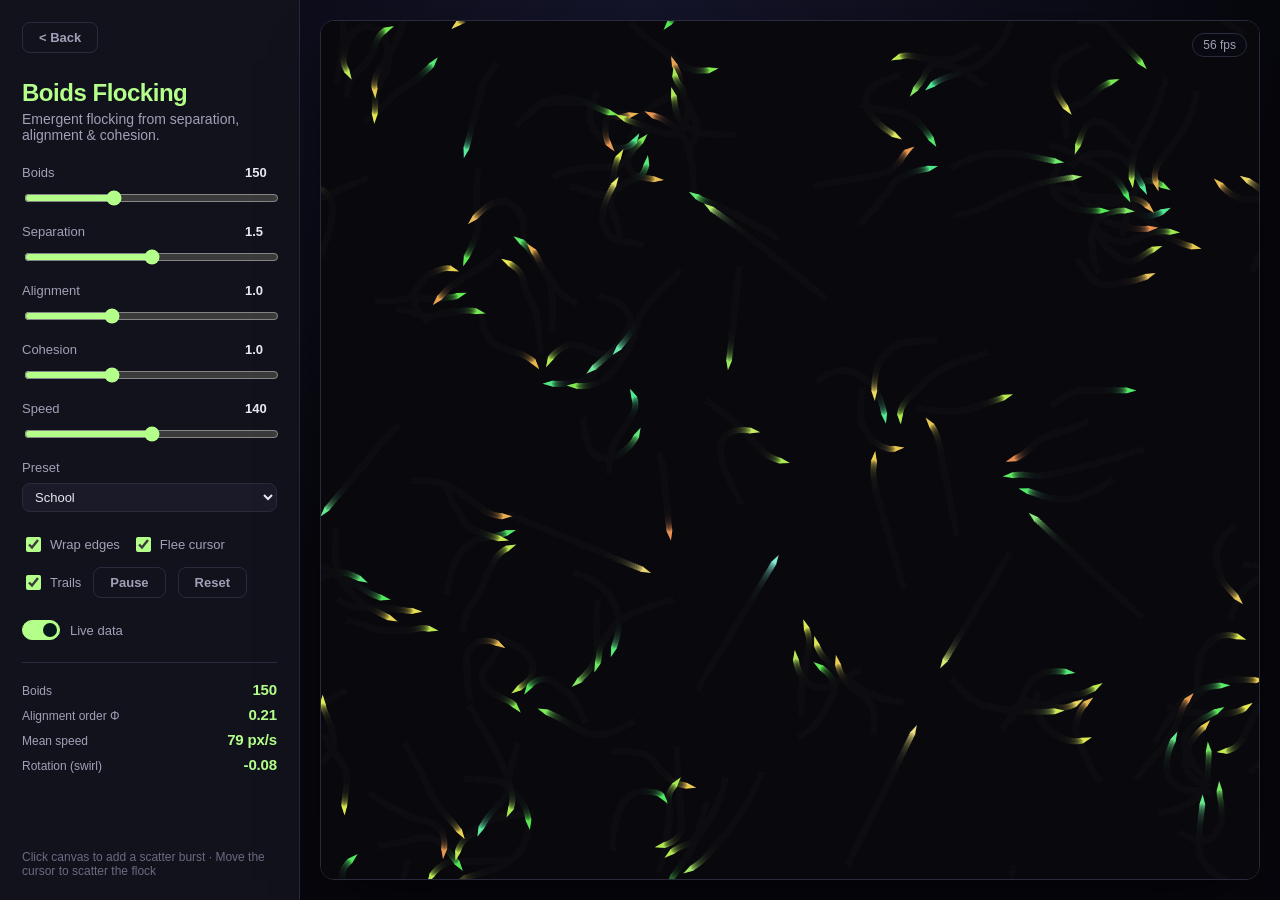
==== boids/index.html @ 60a2949f "feat: create  boids simulation" ====
<!doctype html>
<html lang="en">
  <head>
    <meta charset="UTF-8" />
    <meta name="viewport" content="width=device-width, initial-scale=1.0" />
    <title>Boids Flocking</title>
    <link rel="icon" type="image/png" href="../icon.png?v=1" />
    <link rel="shortcut icon" type="image/png" href="../icon.png?v=1" />
    <link rel="stylesheet" href="../common.css" />
    <link rel="stylesheet" href="styles.css" />
  </head>
  <body class="sidebar">
    <main class="layout">
      <aside class="panel">
        <a class="app__back" href="../index.html">&lt; Back</a>
        <div class="panel__head">
          <h1 class="app__title">Boids Flocking</h1>
          <p class="app__subtitle">
            Emergent flocking from separation, alignment &amp; cohesion.
          </p>
        </div>

        <div class="stack">
          <div class="control control--stacked">
            <label class="control__label" for="cnt"
              >Boids <span class="control__value" id="cnt-out">150</span></label
            >
            <input
              class="control__slider"
              type="range"
              id="cnt"
              min="20"
              max="400"
              value="150"
              step="1"
            />
          </div>
          <div class="control control--stacked">
            <label class="control__label" for="sep"
              >Separation
              <span class="control__value" id="sep-out">1.5</span></label
            >
            <input
              class="control__slider"
              type="range"
              id="sep"
              min="0"
              max="3"
              value="1.5"
              step="0.1"
            />
          </div>
          <div class="control control--stacked">
            <label class="control__label" for="ali"
              >Alignment
              <span class="control__value" id="ali-out">1.0</span></label
            >
            <input
              class="control__slider"
              type="range"
              id="ali"
              min="0"
              max="3"
              value="1.0"
              step="0.1"
            />
          </div>
          <div class="control control--stacked">
            <label class="control__label" for="coh"
              >Cohesion
              <span class="control__value" id="coh-out">1.0</span></label
            >
            <input
              class="control__slider"
              type="range"
              id="coh"
              min="0"
              max="3"
              value="1.0"
              step="0.1"
            />
          </div>
          <div class="control control--stacked">
            <label class="control__label" for="spd"
              >Speed <span class="control__value" id="spd-out">140</span></label
            >
            <input
              class="control__slider"
              type="range"
              id="spd"
              min="40"
              max="240"
              value="140"
              step="5"
            />
          </div>
          <div class="control control--stacked">
            <label class="control__label" for="preset">Preset</label>
            <select id="preset" class="control__select">
              <option value="school">School</option>
              <option value="swarm">Swarm</option>
              <option value="scatter">Scatter</option>
              <option value="vortex">Vortex</option>
            </select>
          </div>
        </div>

        <div class="stack stack--row">
          <label class="toggle"
            ><input type="checkbox" id="wrap" checked /><span
              >Wrap edges</span
            ></label
          >
          <label class="toggle"
            ><input type="checkbox" id="flee" checked /><span
              >Flee cursor</span
            ></label
          >
          <label class="toggle"
            ><input type="checkbox" id="trails" checked /><span
              >Trails</span
            ></label
          >
          <button id="pause" class="btn btn--ghost" type="button">Pause</button>
          <button id="reset" class="btn btn--ghost" type="button">Reset</button>
        </div>

        <input type="checkbox" id="show-info" class="info-check" checked />
        <label class="info-toggle" for="show-info">
          <span class="info-toggle__switch"></span>
          <span>Live data</span>
        </label>
        <div class="telemetry">
          <div class="readout">
            <span class="readout__label">Boids</span>
            <span class="readout__value" id="tel-count">0</span>
          </div>
          <div class="readout">
            <span class="readout__label">Alignment order Φ</span>
            <span class="readout__value" id="tel-order">0.00</span>
          </div>
          <div class="readout">
            <span class="readout__label">Mean speed</span>
            <span class="readout__value" id="tel-speed">0 px/s</span>
          </div>
          <div class="readout">
            <span class="readout__label">Rotation (swirl)</span>
            <span class="readout__value" id="tel-swirl">+0.00</span>
          </div>
        </div>

        <p class="controls__hint">
          Click canvas to add a scatter burst &middot; Move the cursor to
          scatter the flock
        </p>
      </aside>

      <section class="viewport">
        <div class="stage">
          <canvas id="c" class="stage__canvas"></canvas>
          <div class="stage__hud">
            <span id="fps" class="hud__stat">-- fps</span>
          </div>
        </div>
      </section>
    </main>
    <script src="main.js"></script>
  </body>
</html>
---- common.css ----
:root {
  --bg: #06060c;
  --panel: #12121c;
  --panel-2: #1a1a28;
  --border: #2a2a3d;
  --text: #e8e8f0;
  --text-secondary: #a0a0b8;
  --text-tertiary: #6a6a82;
  --accent: #6ee7d0;
  --accent-2: #8b7dff;
  --radius: 14px;
  --radius-sm: 8px;
}

* {
  box-sizing: border-box;
}

body {
  margin: 0;
  min-height: 100vh;
  background: radial-gradient(circle at 50% 0%, #14142a 0%, var(--bg) 60%);
  color: var(--text);
  font-family:
    -apple-system, BlinkMacSystemFont, "Segoe UI", Roboto, Helvetica, Arial,
    sans-serif;
  display: flex;
  justify-content: center;
  padding: 32px 20px 64px;
}

.app {
  width: 100%;
  max-width: 900px;
}

.app__header {
  margin-bottom: 18px;
}

.app__back {
  display: inline-block;
  padding: 7px 16px;
  border-radius: var(--radius-sm);
  border: 1px solid var(--border);
  background: var(--panel);
  color: var(--text-secondary);
  font-size: 13px;
  font-weight: 600;
  text-decoration: none;
}
.app__back:hover {
  color: var(--accent);
  background: var(--panel-2);
}

.app__title {
  margin: 0;
  font-size: 28px;
  font-weight: 700;
  letter-spacing: -0.02em;
  color: var(--accent);
}

.app__subtitle {
  margin: 4px 0 0;
  font-size: 14px;
  color: var(--text-secondary);
}

.stage {
  position: relative;
  border-radius: var(--radius);
  overflow: hidden;
  border: 1px solid var(--border);
  box-shadow: 0 20px 60px -20px rgba(0, 0, 0, 0.7);
}

.stage__canvas {
  display: block;
  width: 100%;
  height: 100%;
  background: #0a0a12;
  cursor: crosshair;
  touch-action: none;
}

.stage__hud {
  position: absolute;
  top: 12px;
  right: 12px;
  display: flex;
  gap: 8px;
  pointer-events: none;
}

.hud__stat {
  font-size: 12px;
  font-variant-numeric: tabular-nums;
  padding: 4px 10px;
  border-radius: 999px;
  background: rgba(10, 10, 20, 0.6);
  border: 1px solid var(--border);
  color: var(--text-secondary);
  backdrop-filter: blur(6px);
}

.controls {
  margin-top: 18px;
  padding: 16px;
  background: var(--panel);
  border: 1px solid var(--border);
  border-radius: var(--radius);
}

.controls__row {
  display: flex;
  flex-wrap: wrap;
  gap: 18px;
  align-items: center;
}

.controls__row + .controls__row {
  margin-top: 16px;
  padding-top: 16px;
  border-top: 1px solid var(--border);
}

.control {
  display: flex;
  align-items: center;
  gap: 8px;
}
.control__label {
  font-size: 13px;
  color: var(--text-secondary);
  white-space: nowrap;
}
.control__value {
  font-size: 13px;
  font-weight: 600;
  font-variant-numeric: tabular-nums;
  min-width: 32px;
  color: var(--text);
}
.control__slider {
  width: 96px;
  accent-color: var(--accent);
}
.control__select {
  background: var(--panel-2);
  color: var(--text);
  border: 1px solid var(--border);
  border-radius: var(--radius-sm);
  padding: 5px 8px;
  font-size: 13px;
}

.toggle {
  display: flex;
  align-items: center;
  gap: 6px;
  font-size: 13px;
  color: var(--text-secondary);
  cursor: pointer;
  user-select: none;
}
.toggle input {
  accent-color: var(--accent);
  width: 15px;
  height: 15px;
}

.btn {
  padding: 7px 16px;
  border-radius: var(--radius-sm);
  border: 1px solid transparent;
  background: var(--accent);
  color: #06181a;
  font-size: 13px;
  font-weight: 600;
  cursor: pointer;
  transition:
    filter 0.15s ease,
    background 0.15s ease;
}
.btn:hover {
  filter: brightness(1.08);
}
.btn--ghost {
  background: transparent;
  border-color: var(--border);
  color: var(--text-secondary);
}
.btn--ghost:hover {
  background: var(--panel-2);
  color: var(--text);
}

.controls__hint {
  margin: 14px 0 0;
  font-size: 12px;
  color: var(--text-tertiary);
}

/* ------------------------------------------------------------------ */
/* Gallery landing page                                                */
/* ------------------------------------------------------------------ */
.gallery {
  display: grid;
  grid-template-columns: repeat(auto-fill, minmax(220px, 1fr));
  gap: 14px;
  margin-top: 20px;
}

.card {
  display: block;
  padding: 18px;
  border-radius: var(--radius);
  border: 1px solid var(--border);
  background: var(--panel);
  text-decoration: none;
  color: var(--text);
  transition:
    transform 0.15s ease,
    border-color 0.15s ease,
    background 0.15s ease;
}
.card:hover {
  transform: translateY(-3px);
  border-color: var(--accent);
  background: var(--panel-2);
}
.card__emoji {
  font-size: 26px;
}
.card__title {
  margin: 10px 0 4px;
  font-size: 16px;
  font-weight: 600;
}
.card__desc {
  margin: 0;
  font-size: 13px;
  color: var(--text-secondary);
  line-height: 1.4;
}

/* ------------------------------------------------------------------ */
/* Sidebar + telemetry layout (shared across simulations)              */
/* ------------------------------------------------------------------ */
body.sidebar {
  padding: 0;
  display: block;
  height: 100vh;
  overflow: hidden;
}

.layout {
  display: grid;
  grid-template-columns: 300px 1fr;
  height: 100vh;
}

.panel {
  display: flex;
  flex-direction: column;
  gap: 22px;
  padding: 22px;
  background: var(--panel);
  border-right: 1px solid var(--border);
  min-height: 0;
  overflow-y: auto;
  scrollbar-color: var(--border) transparent;
}
.panel::-webkit-scrollbar {
  width: 10px;
}
.panel::-webkit-scrollbar-track {
  background: transparent;
}
.panel::-webkit-scrollbar-thumb {
  background: var(--border);
  border-radius: 999px;
  border: 2px solid var(--panel);
}
.panel::-webkit-scrollbar-thumb:hover {
  background: var(--text-tertiary);
}
.panel .app__back {
  align-self: flex-start;
}
.panel__head {
  margin-top: 4px;
}
.panel .app__title {
  font-size: 24px;
}

.stack {
  display: flex;
  flex-direction: column;
  gap: 16px;
}
.stack--row {
  flex-direction: row;
  flex-wrap: wrap;
  align-items: center;
  gap: 12px;
}

.control--stacked {
  flex-direction: column;
  align-items: stretch;
  gap: 8px;
}
.control--stacked .control__slider {
  width: 100%;
}
.control--stacked .control__select {
  width: 100%;
}
.control--stacked .control__label {
  display: flex;
  justify-content: space-between;
  align-items: baseline;
}

.viewport {
  display: grid;
  place-items: center;
  padding: 20px;
  min-width: 0;
}
.viewport .stage {
  width: 100%;
  height: calc(100vh - 40px);
}

.panel .controls__hint {
  margin: auto 0 0;
}

/* Telemetry toggle switch */
.info-check {
  position: absolute;
  width: 1px;
  height: 1px;
  opacity: 0;
  pointer-events: none;
}
.info-toggle {
  display: flex;
  align-items: center;
  gap: 10px;
  cursor: pointer;
  user-select: none;
  font-size: 13px;
  color: var(--text-secondary);
}
.info-toggle__switch {
  position: relative;
  flex: none;
  width: 38px;
  height: 20px;
  border-radius: 999px;
  background: var(--panel-2);
  border: 1px solid var(--border);
  transition:
    background 0.2s ease,
    border-color 0.2s ease;
}
.info-toggle__switch::after {
  content: "";
  position: absolute;
  top: 2px;
  left: 2px;
  width: 14px;
  height: 14px;
  border-radius: 50%;
  background: var(--text-secondary);
  transition:
    transform 0.2s ease,
    background 0.2s ease;
}
.info-check:checked ~ .info-toggle .info-toggle__switch {
  background: var(--accent);
  border-color: var(--accent);
}
.info-check:checked ~ .info-toggle .info-toggle__switch::after {
  transform: translateX(18px);
  background: #06181a;
}
.info-check:focus-visible ~ .info-toggle .info-toggle__switch {
  outline: 2px solid var(--accent);
  outline-offset: 2px;
}

/* Telemetry readout list (hidden until toggled on) */
.telemetry {
  display: none;
  flex-direction: column;
  gap: 8px;
  padding-top: 18px;
  border-top: 1px solid var(--border);
}
.info-check:checked ~ .telemetry {
  display: flex;
}
.telemetry .hud__stat {
  width: 100%;
  text-align: left;
  font-size: 13px;
  padding: 8px 12px;
  background: var(--panel-2);
}

/* Telemetry readout rows (label + accent value) */
.readout {
  display: flex;
  justify-content: space-between;
  align-items: baseline;
  gap: 10px;
}
.readout__label {
  font-size: 12px;
  color: var(--text-secondary);
}
.readout__value {
  font-size: 15px;
  font-weight: 600;
  font-variant-numeric: tabular-nums;
  letter-spacing: -0.01em;
  color: var(--accent);
}

@media (max-width: 720px) {
  body.sidebar {
    height: auto;
    overflow: visible;
  }
  .layout {
    grid-template-columns: 1fr;
    height: auto;
    min-height: 100vh;
  }
  .panel {
    overflow-y: visible;
  }
  .viewport {
    padding: 14px;
  }
}
---- boids/styles.css ----
/* Boids — teal/violet flock accents. */
:root {
  --accent: #B3FF8A;
  --accent-2: #E5FF52;
}

.app__title {
  color: var(--accent);
}

.stage__canvas { cursor: crosshair; }
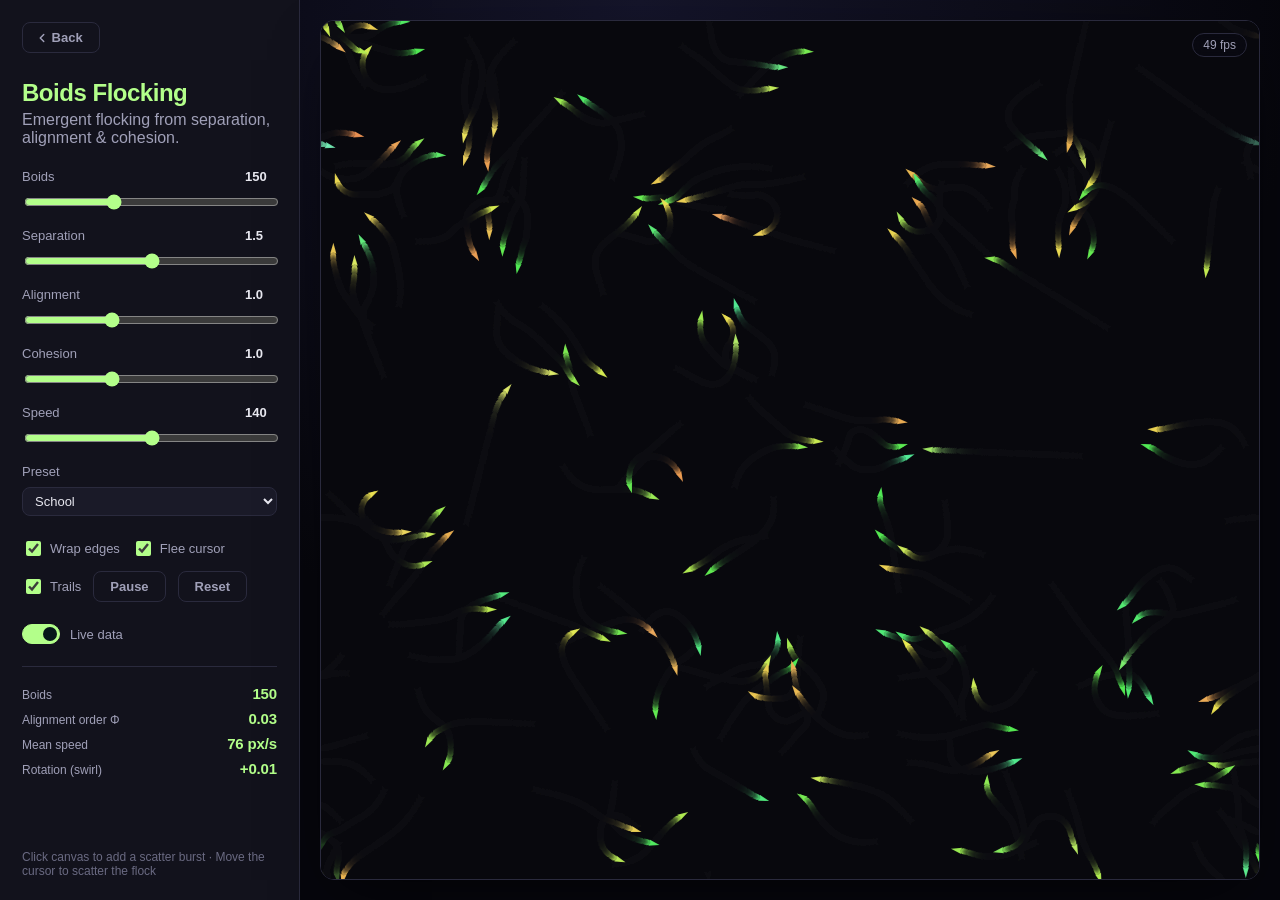
==== commit 01ccebc0: "fix: update page icon" ====
--- a/boids/index.html
+++ b/boids/index.html
@@ -4,15 +4,27 @@
     <meta charset="UTF-8" />
     <meta name="viewport" content="width=device-width, initial-scale=1.0" />
     <title>Boids Flocking</title>
-    <link rel="icon" type="image/png" href="../icon.png?v=1" />
-    <link rel="shortcut icon" type="image/png" href="../icon.png?v=1" />
+    <link rel="icon" type="image/png" href="../icon.svg?v=1" />
+    <link rel="shortcut icon" type="image/png" href="../icon.svg?v=1" />
     <link rel="stylesheet" href="../common.css" />
     <link rel="stylesheet" href="styles.css" />
   </head>
   <body class="sidebar">
     <main class="layout">
       <aside class="panel">
-        <a class="app__back" href="../index.html">&lt; Back</a>
+        <a class="app__back" href="../"><svg
+            class="app__back-icon"
+            width="14"
+            height="14"
+            viewBox="0 0 24 24"
+            fill="none"
+            stroke="currentColor"
+            stroke-width="2.5"
+            stroke-linecap="round"
+            stroke-linejoin="round"
+          >
+            <polyline points="15 18 9 12 15 6"></polyline>
+          </svg> Back</a>
         <div class="panel__head">
           <h1 class="app__title">Boids Flocking</h1>
           <p class="app__subtitle">
--- a/common.css
+++ b/common.css
@@ -6,7 +6,7 @@
   --text: #e8e8f0;
   --text-secondary: #a0a0b8;
   --text-tertiary: #6a6a82;
-  --accent: #6ee7d0;
+  --accent: #3584e4;
   --accent-2: #8b7dff;
   --radius: 14px;
   --radius-sm: 8px;
@@ -14,6 +14,10 @@
 
 * {
   box-sizing: border-box;
+}
+
+html {
+  background: var(--bg);
 }
 
 body {
@@ -35,23 +39,14 @@
 }
 
 .app__header {
+  display: flex;
+  align-items: center;
+  gap: 16px;
   margin-bottom: 18px;
 }
 
-.app__back {
-  display: inline-block;
-  padding: 7px 16px;
-  border-radius: var(--radius-sm);
-  border: 1px solid var(--border);
-  background: var(--panel);
-  color: var(--text-secondary);
-  font-size: 13px;
-  font-weight: 600;
-  text-decoration: none;
-}
-.app__back:hover {
-  color: var(--accent);
-  background: var(--panel-2);
+.app__header:hover .app__icon {
+  transform: rotate(30deg);
 }
 
 .app__title {
@@ -64,8 +59,45 @@
 
 .app__subtitle {
   margin: 4px 0 0;
-  font-size: 14px;
-  color: var(--text-secondary);
+  font-size: 16px;
+  color: var(--text-secondary);
+}
+
+.app__back {
+  display: inline-flex;
+  align-items: center;
+  gap: 0.2em;
+  padding: 7px 16px 7px 12px;
+  border-radius: var(--radius-sm);
+  border: 1px solid var(--border);
+  background: var(--panel);
+  color: var(--text-secondary);
+  font-size: 13px;
+  font-weight: 600;
+  text-decoration: none;
+  transition: color 0.15s ease;
+}
+
+.app__back:hover {
+  color: var(--accent);
+  background: var(--panel-2);
+}
+
+.app__back:hover .app__back-icon {
+  transform: translateX(-2px);
+}
+
+.app__back-icon {
+  flex-shrink: 0;
+  margin-top: 1px;
+  display: block;
+  transition: transform 0.2s ease;
+}
+
+.app__icon {
+  width: 48px;
+  height: 48px;
+  transition: transform 0.2s ease;
 }
 
 .stage {
@@ -204,7 +236,7 @@
 }
 
 /* ------------------------------------------------------------------ */
-/* Gallery landing page                                                */
+/* Gallery landing page                                               */
 /* ------------------------------------------------------------------ */
 .gallery {
   display: grid;
@@ -247,7 +279,7 @@
 }
 
 /* ------------------------------------------------------------------ */
-/* Sidebar + telemetry layout (shared across simulations)              */
+/* Sidebar + telemetry layout (shared across simulations)             */
 /* ------------------------------------------------------------------ */
 body.sidebar {
   padding: 0;
@@ -436,18 +468,69 @@
 
 @media (max-width: 720px) {
   body.sidebar {
+    padding: 0;
     height: auto;
     overflow: visible;
   }
   .layout {
-    grid-template-columns: 1fr;
+    display: flex;
+    flex-direction: column;
     height: auto;
-    min-height: 100vh;
   }
   .panel {
+    order: -1;
+    min-height: auto;
+    max-height: none;
     overflow-y: visible;
+    border-right: none;
+    border-bottom: 1px solid var(--border);
+    gap: 16px;
+    display: grid;
+    grid-template-columns: auto 1fr;
+    align-items: start;
+    padding: 22px;
+  }
+  .panel .app__back {
+    grid-column: 1;
+    grid-row: 1;
+    flex-shrink: 0;
+    margin-right: 12px;
+  }
+  .panel__head {
+    grid-column: 2;
+    grid-row: 1;
+    display: flex;
+    flex-direction: column;
+    align-items: flex-end;
+    gap: 0;
+    margin-top: 0 !important;
+  }
+  .panel .app__title {
+    font-size: 24px;
+    margin: 0;
+    text-align: right;
+  }
+  .panel .app__subtitle {
+    text-align: right;
+  }
+  .panel > :not(.app__back):not(.panel__head) {
+    grid-column: 1 / -1;
+    margin-top: 16px;
   }
   .viewport {
-    padding: 14px;
-  }
-}
+    flex: 0 0 auto;
+    padding: 0;
+    height: 50vh;
+    max-height: 60vh;
+  }
+  .viewport .stage {
+    height: 100%;
+    border-radius: 0;
+  }
+}
+
+@media (max-width: 500px) {
+  .gallery {
+    grid-template-columns: repeat(auto-fill, minmax(150px, 1fr));
+  }
+}
